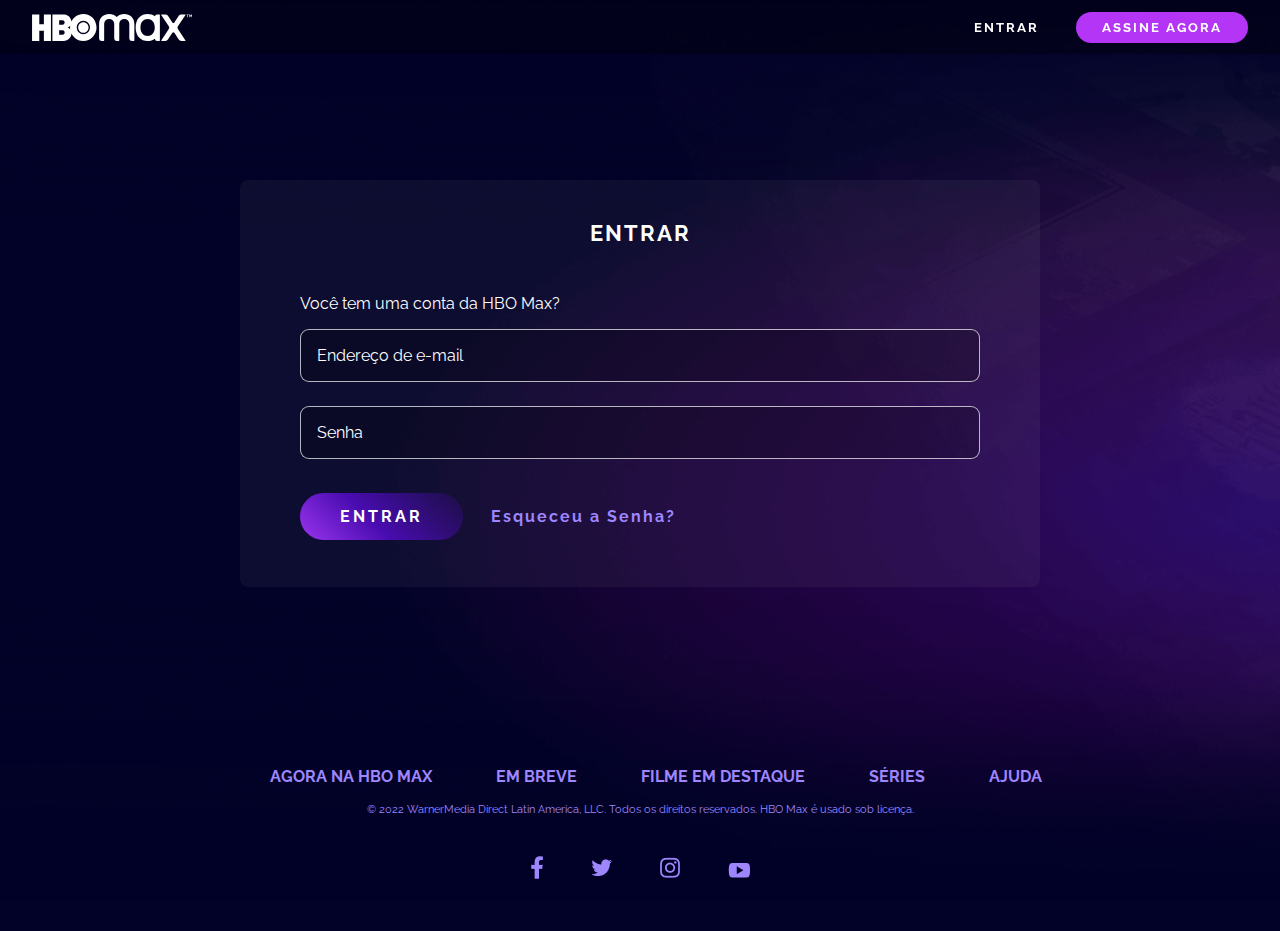
==== hbomax-template-desafio/signIn.html @ ca56d63b "ajustes" ====
<!DOCTYPE html>
<html lang="pt-br">

<head>
    <meta charset="UTF-8">
    <meta name="viewport" content="width=device-width, initial-scale=1.0">
    <title>Entrar | HBO Max</title>
    <link rel="stylesheet" href="/hbomax-template-desafio/assets/css/import.css">
</head>

<body>
   
    <header>
        <nav class="nav-bar">
            <div class=" item item-01">
                <img src="/hbomax-template-desafio/assets/images/hbo-logo.svg" alt="">
            </div>
            <div class="item item-02">
                <span><a class="item" href="/hbomax-template-desafio/signIn.html">Entrar</a></span>
                <a class="nav-inscrever" href="/hbomax-template-desafio/index.html"> assine agora</a>
            </div>
        </nav>
    </header>
    
    <main class="main-content">
        <section class="login">
            <div>
                <h1 class="login-title">Entrar</h1>
                <p class="login-subtitle">Você tem uma conta da HBO Max?</p>
            </div>
            <div class="input-container">
                <form action="">
                    <input type="text" placeholder="Endereço de e-mail" required>
                    <input type="text" placeholder="Senha" required>
                </form>
            </div>
            <div class="main-link">
                <a class="btn-assinatura card-info-buy" href="#">Entrar</a>
                <a class="senha-reset" href="#">Esqueceu a Senha?</a>
            </div>
        </section>
    </main>
    <footer class="footer-container"></footer>
        <ul class="footer-list">
            <li>
                <a href="https://www.max.com/br/pt/sitemap" target="_blank">Agora na HBO Max</a>
             </li>
             <li>
               <a href="https://www.max.com/br/pt" target="_blank">Em breve</a>
             </li>
             <li>
                 <a href="https://www.max.com/br/pt/movies" target="_blank">Filme em destaque</a>
             </li>
             <li>
                 <a href="https://www.max.com/br/pt/shows" target="_blank">Séries</a>
             </li>
             <li>
                 <a href="https://help.max.com/BR-pt/Home/Index" target="_blank">Ajuda</a>
             </li>
        </ul>
        <p class="direitos">© 2022 WarnerMedia Direct Latin America, LLC. Todos os direitos reservados. HBO Max é usado sob licença.</p>
        <section class="socials">
            <div >
                <img src="/hbomax-template-desafio/assets/images/fb_0.png" alt="">
            </div>
            <div>
                <img src="/hbomax-template-desafio/assets/images/twitter_0.png" alt="">
            </div>
            <div>
                <img src="/hbomax-template-desafio/assets/images/instagram_0.png" alt="">
            </div>
            </div>
                <img src="/hbomax-template-desafio/assets/images/youtube_0.png" alt="">
            </div>
        </section>
    </footer>
</body>

</html>
---- hbomax-template-desafio/assets/css/import.css ----
@import url(/hbomax-template-desafio/assets/css/login.css);
@import url(/hbomax-template-desafio/assets/css/style.css);
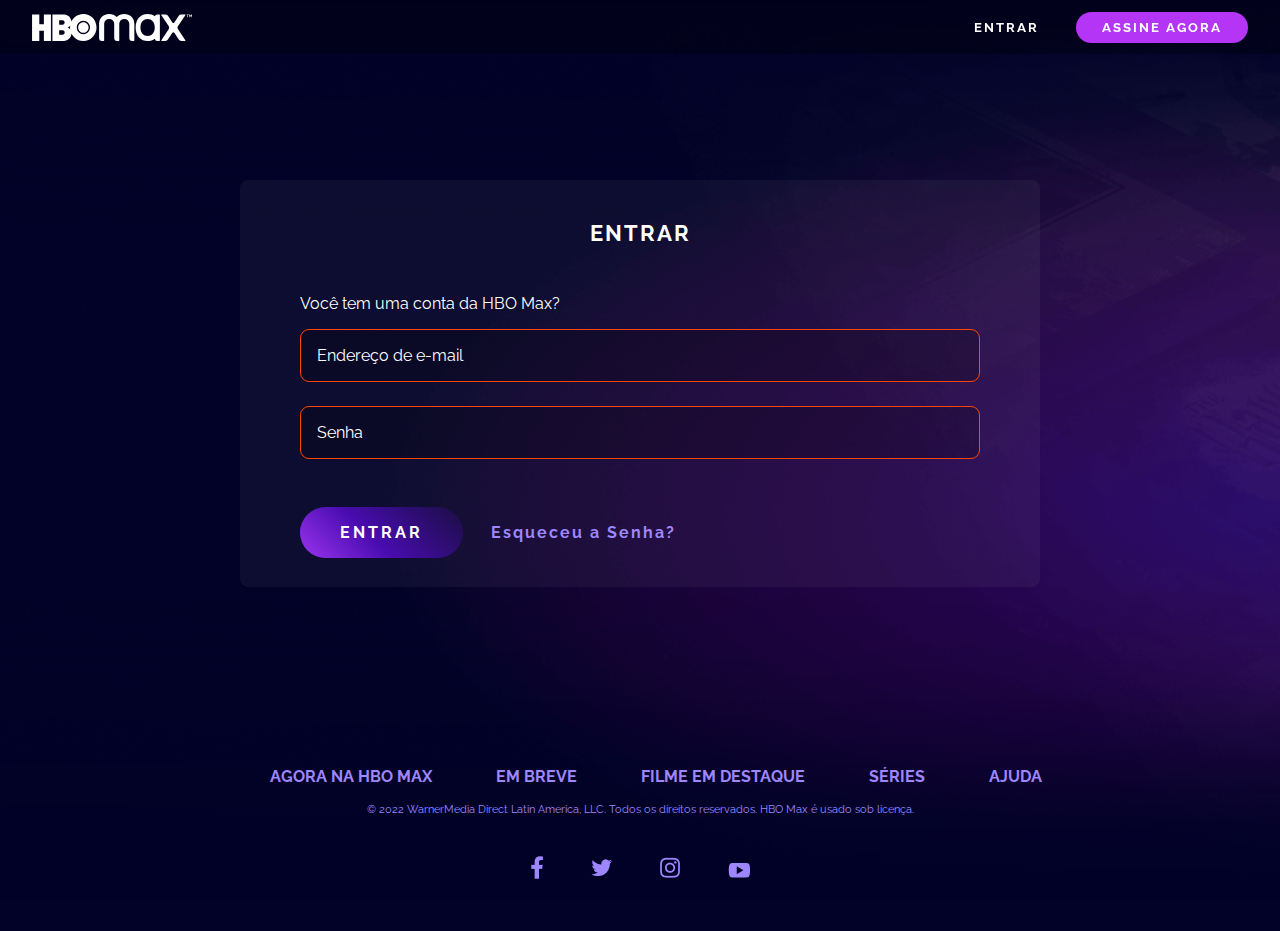
==== commit f02c3ff8: "ajustes" ====
--- a/hbomax-template-desafio/signIn.html
+++ b/hbomax-template-desafio/signIn.html
@@ -9,11 +9,11 @@
 </head>
 
 <body>
-   
+
     <header>
         <nav class="nav-bar">
             <div class=" item item-01">
-                <img src="/hbomax-template-desafio/assets/images/hbo-logo.svg" alt="">
+                <a href="/hbomax-template-desafio/index.html"><img src="/hbomax-template-desafio/assets/images/hbo-logo.svg" alt=""></a>
             </div>
             <div class="item item-02">
                 <span><a class="item" href="/hbomax-template-desafio/signIn.html">Entrar</a></span>
@@ -21,7 +21,7 @@
             </div>
         </nav>
     </header>
-    
+
     <main class="main-content">
         <section class="login">
             <div>
@@ -30,49 +30,50 @@
             </div>
             <div class="input-container">
                 <form action="">
-                    <input type="text" placeholder="Endereço de e-mail" required>
-                    <input type="text" placeholder="Senha" required>
+                    <input class="meu-input" type="email" placeholder="Endereço de e-mail" required>
+                    <input class="meu-input" type="password" placeholder="Senha" required>
                 </form>
             </div>
             <div class="main-link">
-                <a class="btn-assinatura card-info-buy" href="#">Entrar</a>
+                <a  href="#"><button class="btn-assinatura card-info-buy" type="submit">Entrar</button></a>
                 <a class="senha-reset" href="#">Esqueceu a Senha?</a>
             </div>
         </section>
     </main>
     <footer class="footer-container"></footer>
-        <ul class="footer-list">
-            <li>
-                <a href="https://www.max.com/br/pt/sitemap" target="_blank">Agora na HBO Max</a>
-             </li>
-             <li>
-               <a href="https://www.max.com/br/pt" target="_blank">Em breve</a>
-             </li>
-             <li>
-                 <a href="https://www.max.com/br/pt/movies" target="_blank">Filme em destaque</a>
-             </li>
-             <li>
-                 <a href="https://www.max.com/br/pt/shows" target="_blank">Séries</a>
-             </li>
-             <li>
-                 <a href="https://help.max.com/BR-pt/Home/Index" target="_blank">Ajuda</a>
-             </li>
-        </ul>
-        <p class="direitos">© 2022 WarnerMedia Direct Latin America, LLC. Todos os direitos reservados. HBO Max é usado sob licença.</p>
-        <section class="socials">
-            <div >
-                <img src="/hbomax-template-desafio/assets/images/fb_0.png" alt="">
-            </div>
-            <div>
-                <img src="/hbomax-template-desafio/assets/images/twitter_0.png" alt="">
-            </div>
-            <div>
-                <img src="/hbomax-template-desafio/assets/images/instagram_0.png" alt="">
-            </div>
-            </div>
-                <img src="/hbomax-template-desafio/assets/images/youtube_0.png" alt="">
-            </div>
-        </section>
+    <ul class="footer-list">
+        <li>
+            <a href="https://www.max.com/br/pt/sitemap" target="_blank">Agora na HBO Max</a>
+        </li>
+        <li>
+            <a href="https://www.max.com/br/pt" target="_blank">Em breve</a>
+        </li>
+        <li>
+            <a href="https://www.max.com/br/pt/movies" target="_blank">Filme em destaque</a>
+        </li>
+        <li>
+            <a href="https://www.max.com/br/pt/shows" target="_blank">Séries</a>
+        </li>
+        <li>
+            <a href="https://help.max.com/BR-pt/Home/Index" target="_blank">Ajuda</a>
+        </li>
+    </ul>
+    <p class="direitos">© 2022 WarnerMedia Direct Latin America, LLC. Todos os direitos reservados. HBO Max é usado sob
+        licença.</p>
+    <section class="socials">
+        <div>
+            <img src="/hbomax-template-desafio/assets/images/fb_0.png" alt="">
+        </div>
+        <div>
+            <img src="/hbomax-template-desafio/assets/images/twitter_0.png" alt="">
+        </div>
+        <div>
+            <img src="/hbomax-template-desafio/assets/images/instagram_0.png" alt="">
+        </div>
+        </div>
+        <img src="/hbomax-template-desafio/assets/images/youtube_0.png" alt="">
+        </div>
+    </section>
     </footer>
 </body>
 
